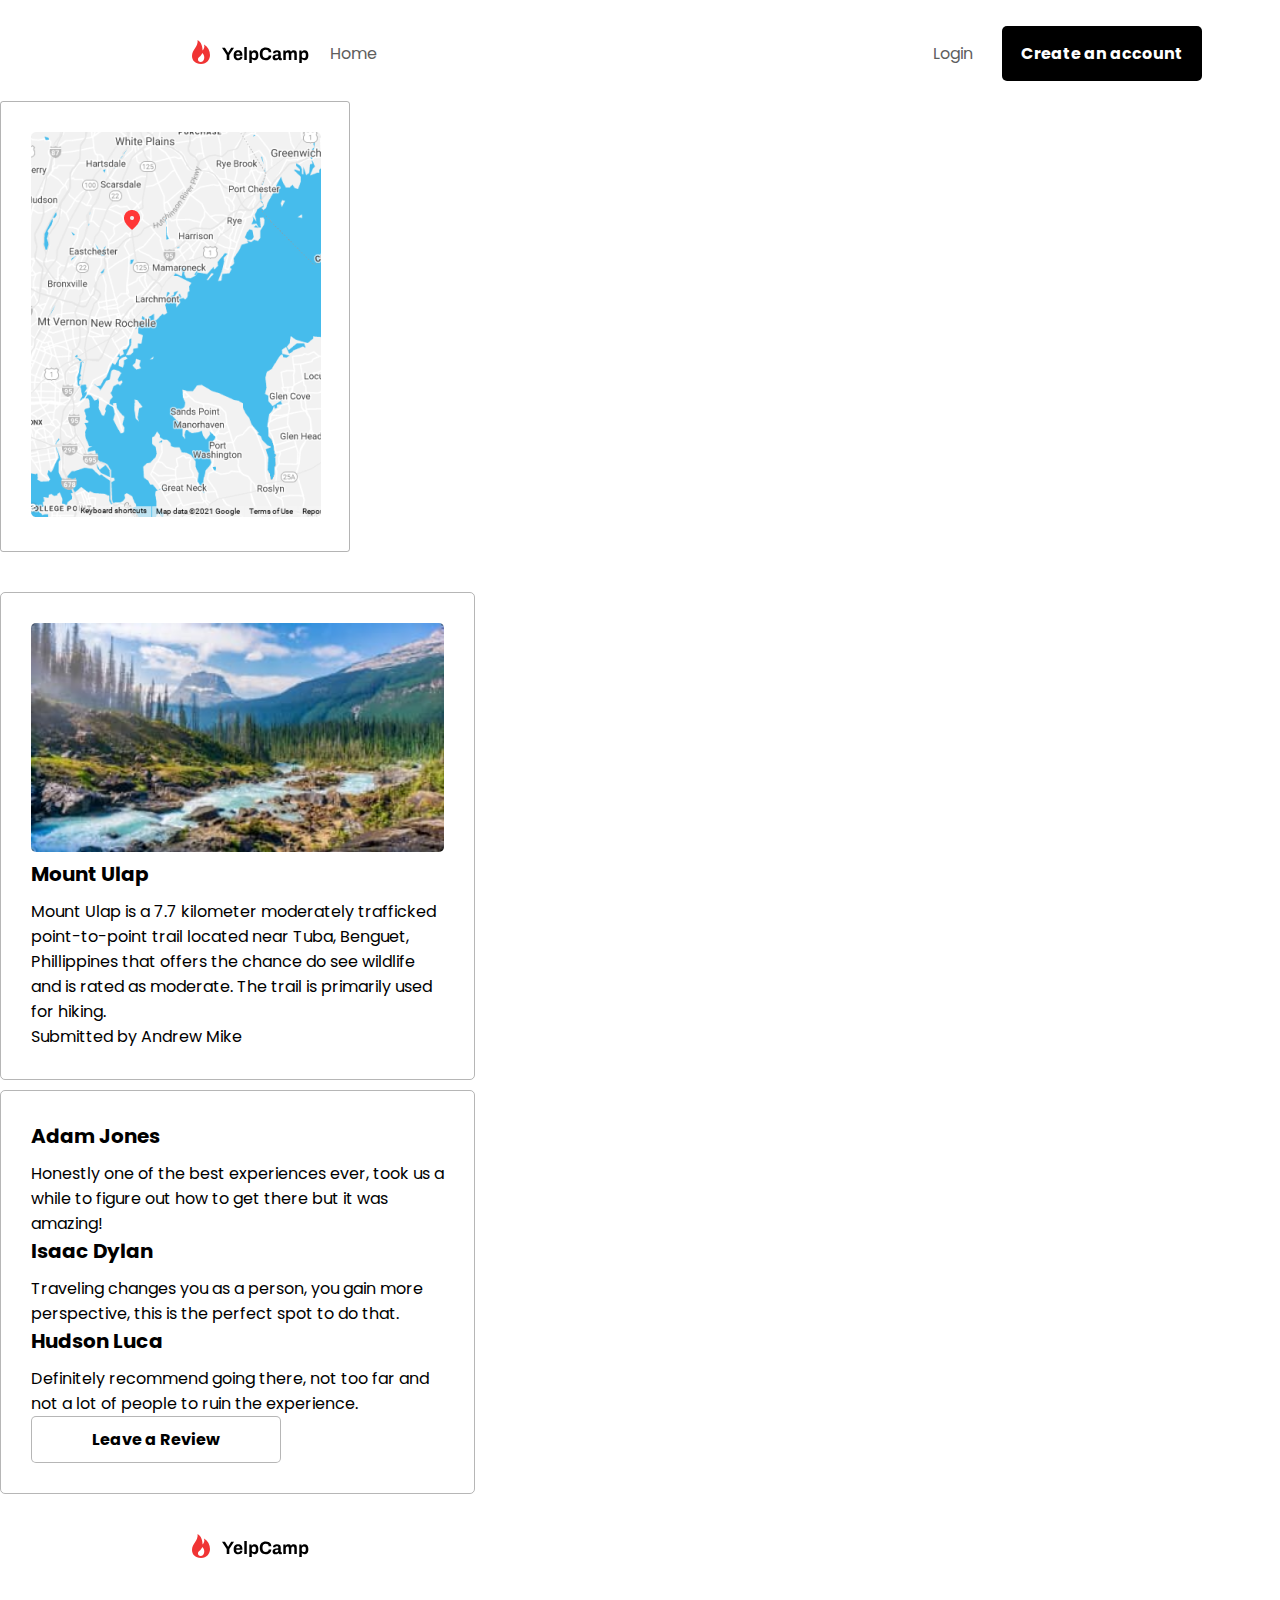
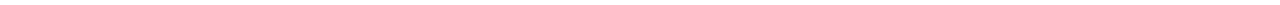
==== camp.html @ 91a9ce7b "Atualização 2.0" ====
<!DOCTYPE html>
<html lang="pt-br">
<head>
    <meta charset="UTF-8">
    <meta name="viewport" content="width=device-width, initial-scale=1.0">
    <link rel="shortcut icon" href="midia/favicon.png" type="image/x-icon">
    <link rel="stylesheet" href="style.css">
    <title>YelpCamp - Campground</title>
</head>
<body>
    <header id="header-home">
        <div class="header-home1">
            <img src="midia/Logo.svg" alt="Logo">
            <a class="b-c" href="home.html"><p>Home</p></a>
        </div>
        <div class="header-home2">
            <a class="login-home" href="signup.html">Login</a>
            <a href="signup.html"><button class="button-home" onclick="">Create an account</button></a>
        </div>
    </header>
    <div class="container"></div>
        <div class="img-camp">
            <img src="midia/Map.png" alt="map">
        </div>
        <div>
            <div class="camp1">
                <div class="item-c">
                    <img class="img-h" src="midia/Compressed Images/Mount Ulap.jpg" alt="Imagem 1">
                    <h3 class="t-i">Mount Ulap</h3>
                    <p class="p-i">Mount Ulap is a 7.7 kilometer moderately trafficked point-to-point trail located near Tuba, Benguet, Phillippines that offers the chance do see wildlife and is rated as moderate. The trail is primarily used for hiking.</p>
                    <p>Submitted by Andrew Mike</p>
                </div>
                <div class="item-c">
                    <h3 class="t-i">Adam Jones</h3>
                    <p>Honestly one of the best experiences ever, took us a while to figure out how to get there but it was amazing!</p>
                    <h3 class="t-i">Isaac Dylan</h3>
                    <p>Traveling changes you as a person, you gain more perspective, this is the perfect spot to do that.</p>
                    <h3 class="t-i">Hudson Luca</h3>
                    <p>Definitely recommend going there, not too far and not a lot of people to ruin the experience.</p>
                    <button class="b-i">Leave a Review</button>
                </div>
            </div>
    </div>
    <footer class="f-home">
        <img src="midia/Logo.svg" alt="Logo">
    </footer>
</body>
---- style.css ----
@import url('https://fonts.googleapis.com/css2?family=Lato:wght@400;900&family=Montserrat:wght@400;800&family=Poppins:ital,wght@0,300;0,700;0,800;1,500&family=Righteous&family=Sarala:wght@400;700&display=swap');

* {
    margin: 0;
	padding: 0;
	border: 0;
	font-size: 100%;
	font: inherit;
}

html, body {
    margin: 0;
    padding: 0;
}

.main {
    display: flex;
    display: inline-block;
    flex-direction: column;
    font-family: 'Poppins', sans-serif;
    width: 50%;
    height: 100vh;
}

.banner-image {
    width: 50%;
    float: right;
    height: 100vh;
    overflow: hidden;
}

.banner-image img {
    width: 100%;
    height: 100%;
    object-fit: cover; /* Para ajustar a imagem ao contêiner */
}

.logoimage {
    padding: 1%;
    margin: 3%;
    margin-bottom: 8%;
    margin-left: 10%;
    margin-top: 10%;
    width: 14%;
    min-width: 150px;
}

.titulo {
    font-size: 40px;
    font-weight: 700;
    margin-left: 11%;
}

.textotitulo {
    font-size: 20px;
    font-weight: 500;
    padding: 1%;
    margin: 3%;
    margin-left: 10%;
}

.lista {
    font-size: 20px;
    font-weight: 300;
    padding: 1%;
    margin: 3%;
    margin-left: 10%;
    color: grey;
    list-style: none;
    display: flex;
    flex-direction: column;
    align-items: baseline;
    gap: 15px;
    padding: 0; 
}

.lista li {
    display: flex;
}

.lista img {
    margin-right: 10px; 
}

.button {
    font-size: 20px;
    font-weight: 500;
    padding: 1%;
    margin: 3%;
    margin-left: 10%;
    background-color: black;
    border-radius: 8px;
}


.button:hover{
    background-color: rgb(243, 56, 56); 
    border-radius: 8px;
    cursor: pointer;
}

.button p {
    color: rgb(251, 252, 253);
    padding: 10px;
    font-weight: 700;
}

.parceiros {
    font-size: 15px;
    font-weight: 500;
    padding: 1%;
    margin-left: 9%;
}

.logo-parceiros {
    padding: 1%;
    margin-left: 7%;
}

.img1 {
    border-right: 01px solid grey;
}

.banner-imagemobile {
    display: none;
}

/* Página SignUp*/

@import url('https://fonts.googleapis.com/css2?family=Lato:wght@400;900&family=Montserrat:wght@400;800&family=Poppins:ital,wght@0,300;0,700;0,800;1,500&family=Righteous&family=Sarala:wght@400;700&display=swap');

* {
    margin: 0;
	padding: 0;
	border: 0;
	font-size: 100%;
	font: inherit;
}

html, body {
    margin: 0;
    padding: 0;
}

/* Página SignUp*/

.coluna1{
    width: 50%;
    height: 100vh;
    display: inline-block;
    font-family: 'Poppins', sans-serif;

}

.coluna2 {
    width: 50%;
    height: 100vh;
    float: right;
    font-family: 'Poppins', sans-serif;
    background-color: rgba(37, 37, 37, 0.082);
}

.depoimento {
    text-align: center;
    margin-bottom: 20px;
    margin-top: 30vh;
    margin-left: 7%;
    margin-right: 7%;
}

.depoimento p {
    font-size: 18px;
    color: #0a0a0a;
    margin: 0;
    padding: 20px;
    font-weight: 700;
}

.perfil {
    display: flex;
    flex-direction: column;
    align-items: center;
    text-align: center;
}

.perfil img {
    width: 100px;
    height: 100px;
    border-radius: 50%;
    object-fit: cover;
    margin-bottom: 10px;
}

.perfil h2 {
    font-size: 20px;
    font-weight: 700;
}

.perfil p {
    font-size: 16px;
    margin: 5px 0;
    color: #888;
}


.header {
    padding: 1%;
    margin: 3%;
    margin-bottom: 2%;
    margin-left: 20%;
    margin-top: 5%;
    min-width: 150px;
    display: flex;
    justify-content: flex-start;
}

.header > p {
    font-size: 15px;
    color: grey;
    margin-left: 10%;
    position: relative;
}

.header > p > a{
    color: grey;
}

.titulo-signup {
    margin: 3%;
    margin-bottom: 2%;
    margin-left: 20%;
    margin-top: 5%;
    font-size: 30px;
    font-weight: 700;
}

.form {
    margin: 3%;
    margin-bottom: 2%;
    margin-left: 20%;
    margin-top: 5%;
    margin-right: 12%;
    font-size: 15px;
    display: flex;
    flex-direction: column;
}

.form input[type="text"],
.form input[type="password"] {
    width: 100%;
    padding: 13px;
    font-size: 16px;
    border-radius: 5px;
    background-color: #cccccc3f;
}

.form textarea {
    width: 100%;
    padding: 10px;
    margin: 5px 0;
    border: 1px solid #ccc;
    border-radius: 5px;
    font-size: 16px;
}

.form input[type="submit"] {
    background-color: #050505;
    color: #fff;
    border: none;
    padding: 18px;
    border-radius: 5px;
    font-size: 16px;
    font-weight: 700;
    cursor: pointer;
    transition: background-color 0.3s ease;
}

.form input[type="submit"]:hover {
    background-color: #f33838;
}

.signin {
    margin: 3%;
    margin-bottom: 2%;
    margin-left: 20%;
    margin-top: 5%;
    margin-right: 12%;
    font-size: 15px;
    display: flex;
}

.signin > a {
    color: rgb(96, 170, 240);
    font-weight: 700;
    margin-left: 6px;
}

/* Página Home*/

.notificacao {
    display: flex;
    flex-direction: row;
    background-color: #050505;
    font-family: 'Poppins', sans-serif;
    color: #fff;
    text-decoration: none;
    font-size: 14px;
    padding: 7px;
    justify-content: center;
}

.noti1 {
    color: rgb(96, 170, 240);
    font-weight: 700;
}

#header-home {
    font-family: 'Poppins', sans-serif;
    margin-top: 2%;
    display: flex;
    gap:30%
}

.header-home1 {
    display: flex;
    align-content: flex-start;
    align-items: center;
    margin-left: 15%;
    gap: 12%;
}

.header-home2 {
    display: flex;
    align-content: flex-end;
    align-items: center;
    margin-left: 15%;
    margin-right: 15%;
    gap: 12%;
}


.login-home {
    text-decoration: none;
    color: #5e5e5e;
}

.button-home {
    font-weight: 700;
    width: 200px;
    padding: 15px;
    background-color: black;
    border-radius: 5px;
    color: #fff;
}

.button-home:hover {
    background-color: #f33838;
    cursor: pointer;
    transition: background-color 0.6s ease;
}

.header-main-home1 {
    font-family: 'Poppins', sans-serif;
    margin-left: 15%;
    margin-right: 15%;
    margin-top: 2%;
    display: flex;
    flex-direction: column;
    gap: 20px;
}

.header-main-home1 > h1 {
    font-weight: 700;
    font-size: 40px;
}

.search-form {
    display: flex;
    align-items: center;
    position: relative;
}

#search-bar {
    padding-left: 30px; /* Adicionar espaço à esquerda para a imagem */
}

#search-bar {
    width: 200px; 
    padding: 10px; 
    background-color: white;
    border: 1px solid #ccc;
    border-radius: 3px;
    font-size: 14px;
    transition: width 0.6s ease; 
}

#search-bar:focus {
    outline: none;
    border-color: #020202;
    width: 400px;
}

button[type="submit"] {
    background-color: #000000;
    color: #fff;
    font-weight: 700;
    border-radius: 3px;
    width: 80px; 
    padding: 11px;
    cursor: pointer;
    font-size: 14px;
    margin-left: 10px;
    transition: background-color 0.6s ease;
}

button[type="submit"]:hover {
    background-color: #f33838;
}

.header-main-home1 > a {
    color: #5e5e5e;
}

.linha1 {
    margin-top: 30px;
    width: 70%;
    margin-left: 15%;
    display: flex;
    justify-content: center;
    align-items: center;
    font-family: 'Poppins', sans-serif;
    gap: 35px;
}

.linha2 {
    margin-top: 30px;
    width: 70%;
    margin-left: 15%;
    display: flex;
    justify-content: center;
    align-items: center;
    font-family: 'Poppins', sans-serif;
    gap: 35px;
}

.t-i {
    font-weight: 700;
    font-size: 20px;
    text-align: left;
    margin-bottom: 10px;
}

.b-i {
    background-color: #fff;
    font-weight: 700;
    border: #8888889c solid 1px;
    padding: 10px 60px;
    justify-content: center;
    cursor: pointer;
    width: 100%;
    border-radius: 5px;
}

.b-i:hover {
    background-color: #f33838;
    transition: background-color 0.6s ease;
    border: #0000002f solid 1px;
}

.item-h {
    text-align: center;
    margin-top: 10px;
    border: #8888889c solid 1px;
    padding: 10px;
    flex-direction: column;
    width: 70%;
    border-radius: 5px;
}

.img-h {
    max-width: 100%;
    width: 100%;
    border-radius: 5px;
}

.item-h > p{
    margin-bottom: 15px;
    text-align: left;
}

.f-home {
    margin-left: 15%;
    margin-top: 40px;
    margin-bottom: 40px;
}

/* Camp Page */


.b-c {
    text-decoration: none;
    color: #5e5e5e;
}

.item-c {
    margin-top: 10px;
    padding: 10px;
    flex-direction: column;
    width: 70%;
    border-radius: 5px;
    text-align: left; /* Alinha o texto à esquerda */
    border: #8888889c solid 1px;
    padding: 30px;
    border-radius: 5px;
}


#container {
    display: flex;
}

.img-camp {
    margin-top: 20px;
    border: #0000004b solid 1px;
    border-radius: 3px;
    width: 32vh;
    padding: 30px;
}

.camp1 {
    margin-top: 30px;
    width: calc(70vh - 40px); /* Ajuste para levar em conta a margem do topo */
    font-family: 'Poppins', sans-serif;
    gap: 30px;
    display: inline-block;
}


.b-i {
    width: fit-content; /* Ajusta o tamanho do botão ao conteúdo */
    margin-left: auto; /* Alinha o botão à direita */
}

@media screen and (max-width: 768px) {
    /* Estilos para tablets e dispositivos móveis */
    .main {
        width: 100%;
        display: flex;
        flex-direction: column;
    }

    .banner-imagemobile {
        display: flex;
        width: 100vh; height: 50vh;
        object-fit: cover;
        margin-bottom: 10%;
    }
    
    .banner-image {
        display: none;
    }
    
    .logoimage {
        width: 20%;
        align-items: center;
        display: flex;
    }
    
    .titulo {
        font-size: 36px;
    }
    
    .textotitulo {
        font-size: 26px;
    }
    
    .lista {
        font-size: 16px;
    }
    
    .button {
        font-size: 16px;
    }
    
    .parceiros {
        font-size: 15px;
    }
}
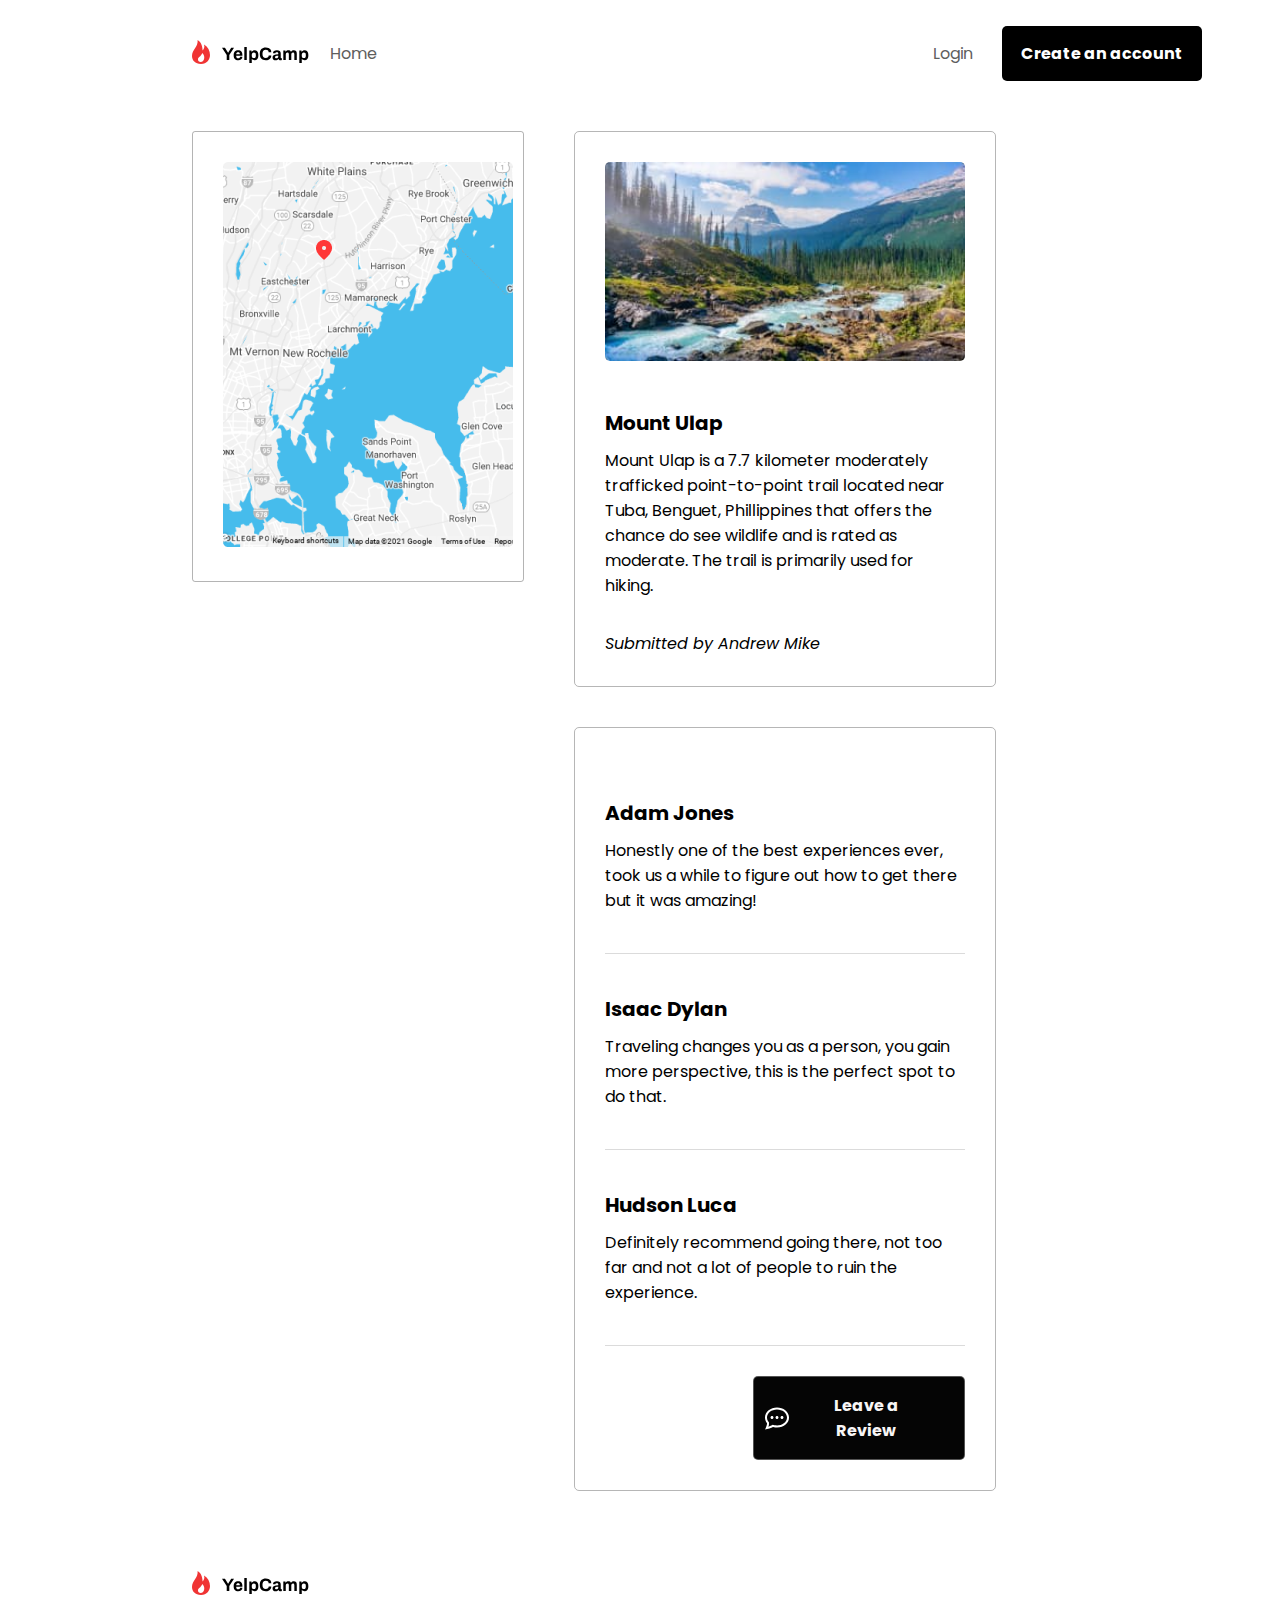
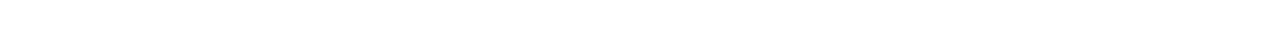
==== commit 760b2bc5: "atualização 3.0" ====
--- a/camp.html
+++ b/camp.html
@@ -15,31 +15,31 @@
         </div>
         <div class="header-home2">
             <a class="login-home" href="signup.html">Login</a>
-            <a href="signup.html"><button class="button-home" onclick="">Create an account</button></a>
+            <a href="signup.html"><button class="button-home2" onclick="">Create an account</button></a>
         </div>
     </header>
-    <div class="container"></div>
+    <div class="container">
         <div class="img-camp">
             <img src="midia/Map.png" alt="map">
         </div>
-        <div>
             <div class="camp1">
                 <div class="item-c">
                     <img class="img-h" src="midia/Compressed Images/Mount Ulap.jpg" alt="Imagem 1">
-                    <h3 class="t-i">Mount Ulap</h3>
+                    <h3 class="t-c">Mount Ulap</h3>
                     <p class="p-i">Mount Ulap is a 7.7 kilometer moderately trafficked point-to-point trail located near Tuba, Benguet, Phillippines that offers the chance do see wildlife and is rated as moderate. The trail is primarily used for hiking.</p>
-                    <p>Submitted by Andrew Mike</p>
+                    <p class="sub-c">Submitted by Andrew Mike</p>
                 </div>
                 <div class="item-c">
-                    <h3 class="t-i">Adam Jones</h3>
-                    <p>Honestly one of the best experiences ever, took us a while to figure out how to get there but it was amazing!</p>
-                    <h3 class="t-i">Isaac Dylan</h3>
-                    <p>Traveling changes you as a person, you gain more perspective, this is the perfect spot to do that.</p>
-                    <h3 class="t-i">Hudson Luca</h3>
-                    <p>Definitely recommend going there, not too far and not a lot of people to ruin the experience.</p>
-                    <button class="b-i">Leave a Review</button>
+                    <h3 class="t-c">Adam Jones</h3>
+                    <p class="p-c">Honestly one of the best experiences ever, took us a while to figure out how to get there but it was amazing!</p>
+                    <h3 class="t-c">Isaac Dylan</h3>
+                    <p class="p-c">Traveling changes you as a person, you gain more perspective, this is the perfect spot to do that.</p>
+                    <h3 class="t-c">Hudson Luca</h3>
+                    <p class="p-c">Definitely recommend going there, not too far and not a lot of people to ruin the experience.</p>
+                    <button class="c-b">Leave a Review</button>
                 </div>
             </div>
+        </div>
     </div>
     <footer class="f-home">
         <img src="midia/Logo.svg" alt="Logo">
--- a/style.css
+++ b/style.css
@@ -331,7 +331,6 @@
 
 .header-home2 {
     display: flex;
-    align-content: flex-end;
     align-items: center;
     margin-left: 15%;
     margin-right: 15%;
@@ -464,6 +463,7 @@
 .b-i:hover {
     background-color: #f33838;
     transition: background-color 0.6s ease;
+    color: rgb(255, 255, 255);
     border: #0000002f solid 1px;
 }
 
@@ -502,8 +502,23 @@
     color: #5e5e5e;
 }
 
+.button-home2 {
+    font-weight: 700;
+    width: 200px;
+    padding: 15px;
+    background-color: black;
+    border-radius: 5px;
+    color: #fff;
+    margin-right: 15%;
+}
+
+.button-home2:hover {
+    background-color: #f33838;
+    cursor: pointer;
+    transition: background-color 0.6s ease;
+}
+
 .item-c {
-    margin-top: 10px;
     padding: 10px;
     flex-direction: column;
     width: 70%;
@@ -512,33 +527,141 @@
     border: #8888889c solid 1px;
     padding: 30px;
     border-radius: 5px;
-}
-
-
-#container {
-    display: flex;
+    margin-bottom: 40px;
+}
+
+
+.container {
+    display: flex;
+    flex-direction: row;
+    justify-content: center;
+    align-items: flex-start;
+    margin-top: 50px;
+    align-content: flex-start;
+    gap: 50px;
 }
 
 .img-camp {
-    margin-top: 20px;
     border: #0000004b solid 1px;
     border-radius: 3px;
-    width: 32vh;
+    width: 30vh;
     padding: 30px;
+    margin-left: 15%;
 }
 
 .camp1 {
-    margin-top: 30px;
-    width: calc(70vh - 40px); /* Ajuste para levar em conta a margem do topo */
-    font-family: 'Poppins', sans-serif;
-    gap: 30px;
-    display: inline-block;
+    font-family: 'Poppins', sans-serif;
+    width: 70vh;
+    margin-right: 15%;
 }
 
 
 .b-i {
     width: fit-content; /* Ajusta o tamanho do botão ao conteúdo */
     margin-left: auto; /* Alinha o botão à direita */
+}
+
+.sub-c {
+    font-style: italic;
+    margin-top: 30px;
+}
+
+/* AddCamp Page */
+
+.form-add {
+    margin-bottom: 2%;
+    margin-left: 35%;
+    margin-top: 2%;
+    margin-right: 35%;
+    font-size: 15px;
+    display: flex;
+    flex-direction: column;
+    gap: 15px;
+    font-family: 'Poppins', sans-serif;
+}
+
+.form-add input[type="text"],
+.form input[type="text"] {
+    width: 100%;
+    padding: 13px;
+    font-size: 16px;
+    border-radius: 5px;
+    background-color: #cccccc3f;
+}
+
+.form-add textarea {
+    width: 100%;
+    padding: 13px;
+    margin: 5px 0;
+    border: 1px solid #ccc;
+    border-radius: 5px;
+    font-size: 16px;
+}
+
+.button-add {
+    font-weight: 700;
+    padding: 20px;
+    background-color: black;
+    border-radius: 5px;
+    color: #fff;
+    font-family: 'Poppins', sans-serif;
+    width: 100%;
+    margin-top: 30px;
+}
+
+.button-add:hover {
+    background-color: #f33838;
+    cursor: pointer;
+    transition: background-color 0.6s ease;
+}
+
+
+.c-b {
+    background-color: #050505;
+    color: #f8f6f6;
+    font-weight: 700;
+    border: #8888889c solid 1px;
+    padding: 16px 60px;
+    justify-content: right;
+    margin-top: 30px;
+    cursor: pointer;
+    border-radius: 5px;
+    margin-left: 41%;
+    background-image: url('midia/Chat\ Bubble.svg'); 
+    background-repeat: no-repeat;
+    background-position: left 6% center; 
+    padding-right: 45px;
+}
+
+.c-b:hover {
+    background-color: #f33838;
+    transition: background-color 0.6s ease;
+    border: #0000002f solid 1px;
+}
+
+.p-i {
+    border-bottom: solid #fff;
+}
+
+.p-c {
+    border-bottom: solid 1px rgba(128, 128, 128, 0.288);
+    padding-bottom: 40px;
+}
+
+.t-c {
+    font-weight: 700;
+    font-size: 20px;
+    text-align: left;
+    margin-bottom: 10px;
+    padding-top: 40px;
+}
+
+.mainaddcamp > h1 {
+    font-family: 'Poppins', sans-serif;
+    margin-left: 35%;
+    margin-top: 5%;
+    font-weight: 700;
+    font-size: 30px;
 }
 
 @media screen and (max-width: 768px) {
